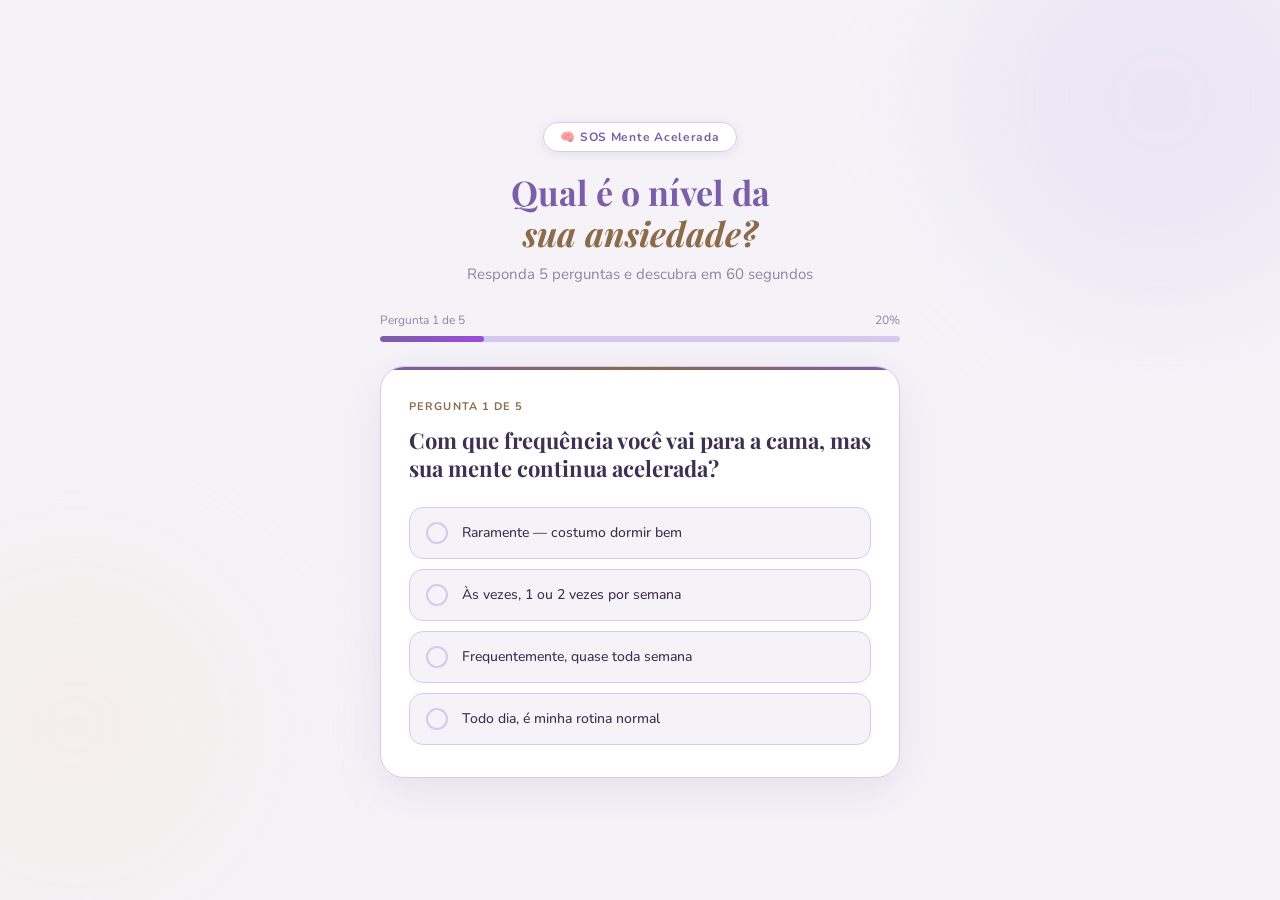
==== quiz.html @ 557ddb1d "Add quiz.html for anxiety level assessment" ====
<!DOCTYPE html>
<html lang="pt-BR">
<head>
<meta charset="UTF-8">
<meta name="viewport" content="width=device-width, initial-scale=1.0">
<title>Qual é o nível da sua ansiedade? — SOS Mente Acelerada</title>
<link href="https://fonts.googleapis.com/css2?family=Playfair+Display:ital,wght@0,700;1,400&family=Nunito:wght@400;500;600;700;800&display=swap" rel="stylesheet">
<style>
  :root {
    --bg: #f5f3f8;
    --white: #ffffff;
    --purple: #7b5ea7;
    --purple2: #9c4de0;
    --lilac: #d6c9ee;
    --soft: #ece7f6;
    --brown: #8b6b4a;
    --text: #3d3050;
    --muted: #8e84a3;
    --shadow: rgba(123,94,167,0.13);
  }
  * { margin:0; padding:0; box-sizing:border-box; }
  body {
    background: var(--bg);
    color: var(--text);
    font-family: 'Nunito', sans-serif;
    min-height: 100vh;
    display: flex;
    align-items: center;
    justify-content: center;
    padding: 24px 16px;
  }

  /* Background blobs */
  body::before, body::after {
    content:''; position:fixed; border-radius:50%;
    filter:blur(70px); pointer-events:none; z-index:0; opacity:0.3;
  }
  body::before { width:400px;height:400px;background:#d6c9ee;top:-100px;right:-80px; }
  body::after  { width:350px;height:350px;background:#f0e6d3;bottom:0;left:-100px; }

  .quiz-container {
    width: 100%;
    max-width: 520px;
    position: relative;
    z-index: 1;
  }

  /* Header */
  .quiz-header {
    text-align: center;
    margin-bottom: 28px;
    animation: fadeUp 0.5s ease both;
  }
  .brand {
    display: inline-flex; align-items: center; gap: 8px;
    background: var(--white); border: 1px solid var(--lilac);
    border-radius: 100px; padding: 6px 16px;
    font-size: 12px; font-weight: 700; color: var(--purple);
    letter-spacing: 0.06em; margin-bottom: 20px;
    box-shadow: 0 2px 12px var(--shadow);
  }
  .quiz-header h1 {
    font-family: 'Playfair Display', serif;
    font-size: clamp(24px, 5vw, 34px);
    font-weight: 700; color: var(--purple); line-height: 1.2;
    margin-bottom: 10px;
  }
  .quiz-header h1 em { font-style: italic; color: var(--brown); }
  .quiz-header p { font-size: 15px; color: var(--muted); }

  /* Progress */
  .progress-wrap {
    margin-bottom: 24px;
    animation: fadeUp 0.5s 0.1s ease both;
  }
  .progress-info {
    display: flex; justify-content: space-between;
    font-size: 12px; color: var(--muted); margin-bottom: 8px;
  }
  .progress-bar {
    height: 6px; background: var(--lilac);
    border-radius: 3px; overflow: hidden;
  }
  .progress-fill {
    height: 100%;
    background: linear-gradient(90deg, var(--purple), var(--purple2));
    border-radius: 3px;
    transition: width 0.4s ease;
  }

  /* Card */
  .card {
    background: var(--white);
    border: 1px solid var(--lilac);
    border-radius: 24px;
    padding: 32px 28px;
    box-shadow: 0 12px 48px var(--shadow);
    animation: fadeUp 0.4s ease both;
    position: relative;
    overflow: hidden;
  }
  .card::before {
    content:''; position:absolute; top:0;left:0;right:0;height:3px;
    background: linear-gradient(90deg, var(--purple), var(--brown), var(--purple));
  }

  .q-number {
    font-size: 11px; font-weight: 700; letter-spacing: 0.1em;
    text-transform: uppercase; color: var(--brown); margin-bottom: 12px;
  }
  .q-text {
    font-family: 'Playfair Display', serif;
    font-size: clamp(18px, 4vw, 22px);
    font-weight: 700; color: var(--text);
    line-height: 1.3; margin-bottom: 24px;
  }

  /* Options */
  .options { display: flex; flex-direction: column; gap: 10px; }
  .option {
    display: flex; align-items: center; gap: 14px;
    background: var(--bg);
    border: 1.5px solid var(--lilac);
    border-radius: 14px; padding: 14px 16px;
    cursor: pointer;
    transition: all 0.2s ease;
    text-align: left;
  }
  .option:hover {
    border-color: var(--purple);
    background: var(--soft);
    transform: translateX(4px);
  }
  .option.selected {
    border-color: var(--purple);
    background: var(--soft);
    box-shadow: 0 0 0 3px rgba(123,94,167,0.15);
  }
  .opt-dot {
    width: 22px; height: 22px; border-radius: 50%;
    border: 2px solid var(--lilac);
    display: flex; align-items: center; justify-content: center;
    flex-shrink: 0; transition: all 0.2s;
  }
  .option.selected .opt-dot {
    background: var(--purple); border-color: var(--purple);
  }
  .opt-dot::after {
    content: ''; width: 8px; height: 8px;
    border-radius: 50%; background: white;
    opacity: 0; transition: opacity 0.2s;
  }
  .option.selected .opt-dot::after { opacity: 1; }
  .opt-text { font-size: 14px; font-weight: 500; color: var(--text); line-height: 1.4; }

  /* Next button */
  .btn-next {
    width: 100%; margin-top: 20px;
    background: linear-gradient(135deg, var(--purple), var(--purple2));
    color: white; border: none;
    font-family: 'Nunito', sans-serif;
    font-size: 15px; font-weight: 700;
    padding: 16px; border-radius: 14px;
    cursor: pointer; display: none;
    transition: transform 0.2s, box-shadow 0.2s;
    box-shadow: 0 8px 24px rgba(123,94,167,0.3);
  }
  .btn-next.visible { display: block; animation: fadeUp 0.3s ease both; }
  .btn-next:hover { transform: translateY(-2px); box-shadow: 0 12px 32px rgba(123,94,167,0.4); }

  /* RESULT */
  .result-card { display: none; }
  .result-card.show {
    display: block;
    animation: fadeUp 0.5s ease both;
  }
  .result-emoji { font-size: 52px; text-align: center; margin-bottom: 16px; }
  .result-level {
    text-align: center;
    font-family: 'Playfair Display', serif;
    font-size: 28px; font-weight: 700;
    color: var(--purple); margin-bottom: 8px;
  }
  .result-level em { font-style: italic; color: var(--brown); }
  .result-desc {
    text-align: center; font-size: 15px;
    color: var(--muted); line-height: 1.7;
    margin-bottom: 24px; padding: 0 8px;
  }

  /* Score meter */
  .score-meter {
    background: var(--bg); border-radius: 14px;
    padding: 16px; margin-bottom: 20px;
  }
  .score-label {
    display: flex; justify-content: space-between;
    font-size: 12px; font-weight: 600;
    color: var(--muted); margin-bottom: 8px;
  }
  .score-bar {
    height: 10px; background: var(--lilac);
    border-radius: 5px; overflow: hidden;
  }
  .score-fill {
    height: 100%;
    border-radius: 5px;
    transition: width 1s ease;
  }

  /* Capture form */
  .capture-form { margin-bottom: 20px; }
  .capture-form label {
    display: block; font-size: 12px; font-weight: 700;
    color: var(--muted); margin-bottom: 6px; text-transform: uppercase; letter-spacing: 0.06em;
  }
  .capture-form input {
    width: 100%; border: 1.5px solid var(--lilac);
    border-radius: 12px; padding: 13px 16px;
    font-family: 'Nunito', sans-serif; font-size: 14px;
    color: var(--text); background: var(--bg);
    transition: border-color 0.2s;
    margin-bottom: 10px;
  }
  .capture-form input:focus { outline: none; border-color: var(--purple); background: var(--white); }

  /* CTA result */
  .result-cta {
    display: block; width: 100%; text-align: center;
    background: linear-gradient(135deg, var(--purple), var(--purple2));
    color: white; text-decoration: none;
    font-family: 'Nunito', sans-serif; font-size: 15px; font-weight: 700;
    padding: 18px; border-radius: 14px;
    box-shadow: 0 8px 28px rgba(123,94,167,0.35);
    transition: transform 0.2s, box-shadow 0.2s;
    border: none; cursor: pointer;
  }
  .result-cta:hover { transform: translateY(-2px); box-shadow: 0 14px 36px rgba(123,94,167,0.45); }
  .result-guarantee { text-align: center; font-size: 11px; color: var(--muted); margin-top: 10px; }

  /* Animations */
  @keyframes fadeUp {
    from { opacity:0; transform:translateY(16px); }
    to   { opacity:1; transform:translateY(0); }
  }
  @keyframes slideOut {
    to { opacity:0; transform:translateX(-30px); }
  }
</style>
</head>
<body>
<div class="quiz-container">

  <div class="quiz-header" id="quiz-header">
    <div class="brand">🧠 SOS Mente Acelerada</div>
    <h1>Qual é o nível da<br><em>sua ansiedade?</em></h1>
    <p>Responda 5 perguntas e descubra em 60 segundos</p>
  </div>

  <div class="progress-wrap" id="progress-wrap">
    <div class="progress-info">
      <span id="progress-text">Pergunta 1 de 5</span>
      <span id="progress-pct">20%</span>
    </div>
    <div class="progress-bar">
      <div class="progress-fill" id="progress-fill" style="width:20%"></div>
    </div>
  </div>

  <!-- QUIZ CARD -->
  <div class="card" id="quiz-card">
    <div class="q-number" id="q-number">Pergunta 1 de 5</div>
    <div class="q-text" id="q-text"></div>
    <div class="options" id="options"></div>
    <button class="btn-next" id="btn-next" onclick="nextQuestion()">Próxima →</button>
  </div>

  <!-- RESULT CARD -->
  <div class="card result-card" id="result-card">
    <div class="result-emoji" id="result-emoji"></div>
    <div class="result-level" id="result-level"></div>
    <div class="result-desc" id="result-desc"></div>
    <div class="score-meter">
      <div class="score-label">
        <span>Nível de sobrecarga mental</span>
        <span id="score-pct-label">0%</span>
      </div>
      <div class="score-bar">
        <div class="score-fill" id="score-fill" style="width:0%"></div>
      </div>
    </div>
    <div class="capture-form">
      <label>Onde envio seu protocolo personalizado?</label>
      <input type="text" id="input-name" placeholder="Seu nome" />
      <input type="email" id="input-email" placeholder="Seu melhor e-mail" />
    </div>
    <button class="result-cta" onclick="goToSales()">
      🌿 Ver meu protocolo personalizado — R$27
    </button>
    <p class="result-guarantee">🔒 Acesso imediato · 7 dias de garantia</p>
  </div>

</div>

<script>
const questions = [
  {
    text: "Com que frequência você vai para a cama, mas sua mente continua acelerada?",
    options: [
      { text: "Raramente — costumo dormir bem", score: 1 },
      { text: "Às vezes, 1 ou 2 vezes por semana", score: 2 },
      { text: "Frequentemente, quase toda semana", score: 3 },
      { text: "Todo dia, é minha rotina normal", score: 4 }
    ]
  },
  {
    text: "Você se pega revisando situações do passado ou preocupado com o futuro?",
    options: [
      { text: "Não muito, consigo manter o foco no presente", score: 1 },
      { text: "Sim, mas consigo me distrair", score: 2 },
      { text: "Frequentemente e me sinto esgotado por isso", score: 3 },
      { text: "É constante, minha mente nunca descansa", score: 4 }
    ]
  },
  {
    text: "Como você se sente fisicamente quando está em situações de pressão?",
    options: [
      { text: "Tranquilo, lido bem com pressão", score: 1 },
      { text: "Sinto um leve desconforto, mas passa", score: 2 },
      { text: "Coração acelerado, tensão muscular, respiração curta", score: 3 },
      { text: "Crises físicas intensas — aperto no peito, formigamento", score: 4 }
    ]
  },
  {
    text: "Qual destas situações mais te identifica no dia a dia?",
    options: [
      { text: "Consigo relaxar com facilidade quando quero", score: 1 },
      { text: "Uso celular ou TV para desligar, mas não funciona 100%", score: 2 },
      { text: "Mesmo de folga, não consigo realmente descansar", score: 3 },
      { text: "Sinto culpa quando paro — parece que devo estar sempre fazendo algo", score: 4 }
    ]
  },
  {
    text: "Já tentou alguma técnica para controlar a ansiedade?",
    options: [
      { text: "Nunca precisei, meu nível é baixo", score: 1 },
      { text: "Tentei meditação ou respiração, mas desisti", score: 2 },
      { text: "Tentei várias coisas, nada funcionou de forma consistente", score: 3 },
      { text: "Estou em busca urgente de algo que realmente funcione", score: 4 }
    ]
  }
];

const results = [
  {
    min: 5, max: 8,
    emoji: "😌",
    level: "Mente <em>levemente</em> sobrecarregada",
    desc: "Sua mente está sob pressão leve, mas com os instrumentos certos você pode manter a leveza antes que se torne um problema maior. O protocolo SOS vai te dar ferramentas preventivas poderosas.",
    color: "#1D9E75",
    cta: "Ver meu protocolo preventivo"
  },
  {
    min: 9, max: 13,
    emoji: "😤",
    level: "Ansiedade <em>moderada</em> — atenção!",
    desc: "Você está no ponto de inflexão. Sua mente carrega mais do que deveria e isso já afeta seu sono e sua energia. O método de 10 minutos pode mudar isso hoje mesmo.",
    color: "#BA7517",
    cta: "Quero desacelerar minha mente"
  },
  {
    min: 14, max: 17,
    emoji: "🌀",
    level: "Sobrecarga <em>alta</em> — precisa agir agora",
    desc: "Sua mente está em modo de alerta quase constante. Isso esgota seu sistema nervoso e afeta tudo — sono, relacionamentos, produtividade. O protocolo SOS foi criado exatamente para esse nível.",
    color: "#D85A30",
    cta: "Preciso do protocolo urgente"
  },
  {
    min: 18, max: 20,
    emoji: "🆘",
    level: "Nível <em>crítico</em> — sua mente pede socorro",
    desc: "Você está carregando um peso mental enorme. Cada dia sem intervenção aumenta o esgotamento. O Kit Socorro Imediato foi desenvolvido para situações exatamente como a sua.",
    color: "#E24B4A",
    cta: "Preciso de ajuda agora — R$27"
  }
];

let current = 0;
let totalScore = 0;
let selectedScore = null;

function getResult(score) {
  return results.find(r => score >= r.min && score <= r.max) || results[results.length-1];
}

function renderQuestion() {
  const q = questions[current];
  document.getElementById('q-number').textContent = `Pergunta ${current+1} de ${questions.length}`;
  document.getElementById('q-text').textContent = q.text;
  document.getElementById('progress-text').textContent = `Pergunta ${current+1} de ${questions.length}`;
  const pct = Math.round(((current+1)/questions.length)*100);
  document.getElementById('progress-pct').textContent = pct + '%';
  document.getElementById('progress-fill').style.width = pct + '%';

  const opts = document.getElementById('options');
  opts.innerHTML = '';
  q.options.forEach((o, i) => {
    const div = document.createElement('div');
    div.className = 'option';
    div.innerHTML = `<div class="opt-dot"></div><div class="opt-text">${o.text}</div>`;
    div.onclick = () => selectOption(div, o.score);
    opts.appendChild(div);
  });

  selectedScore = null;
  document.getElementById('btn-next').classList.remove('visible');
}

function selectOption(el, score) {
  document.querySelectorAll('.option').forEach(o => o.classList.remove('selected'));
  el.classList.add('selected');
  selectedScore = score;
  document.getElementById('btn-next').classList.add('visible');
}

function nextQuestion() {
  if (selectedScore === null) return;
  totalScore += selectedScore;

  if (current < questions.length - 1) {
    current++;
    const card = document.getElementById('quiz-card');
    card.style.animation = 'slideOut 0.3s ease forwards';
    setTimeout(() => {
      card.style.animation = '';
      renderQuestion();
      card.style.animation = 'fadeUp 0.4s ease both';
    }, 280);
  } else {
    showResult();
  }
}

function showResult() {
  document.getElementById('quiz-header').style.display = 'none';
  document.getElementById('progress-wrap').style.display = 'none';
  document.getElementById('quiz-card').style.display = 'none';

  const r = getResult(totalScore);
  const pct = Math.round(((totalScore - 5) / 15) * 100);

  document.getElementById('result-emoji').textContent = r.emoji;
  document.getElementById('result-level').innerHTML = r.level;
  document.getElementById('result-desc').textContent = r.desc;
  document.getElementById('score-fill').style.background = r.color;

  const rc = document.getElementById('result-card');
  rc.classList.add('show');

  // Animate score bar
  setTimeout(() => {
    document.getElementById('score-fill').style.width = pct + '%';
    document.getElementById('score-pct-label').textContent = pct + '%';
  }, 300);

  // Store score for webhook
  window._quizScore = totalScore;
  window._quizResult = r.level.replace(/<[^>]*>/g, '');
}

function goToSales() {
  const name = document.getElementById('input-name').value;
  const email = document.getElementById('input-email').value;

  // Envia para n8n webhook se disponível
  if (name && email) {
    fetch('SEU_WEBHOOK_N8N_AQUI', {
      method: 'POST',
      headers: { 'Content-Type': 'application/json' },
      body: JSON.stringify({
        nome: name,
        email: email,
        score: window._quizScore,
        resultado: window._quizResult,
        timestamp: new Date().toISOString()
      })
    }).catch(() => {}); // Silent fail — não bloqueia o redirect
  }

  // Redirect para página de vendas
  window.location.href = 'https://solucoescotidianas.github.io/Paginadevendassosasiedade/';
}

// Init
renderQuestion();
</script>
</body>
</html>
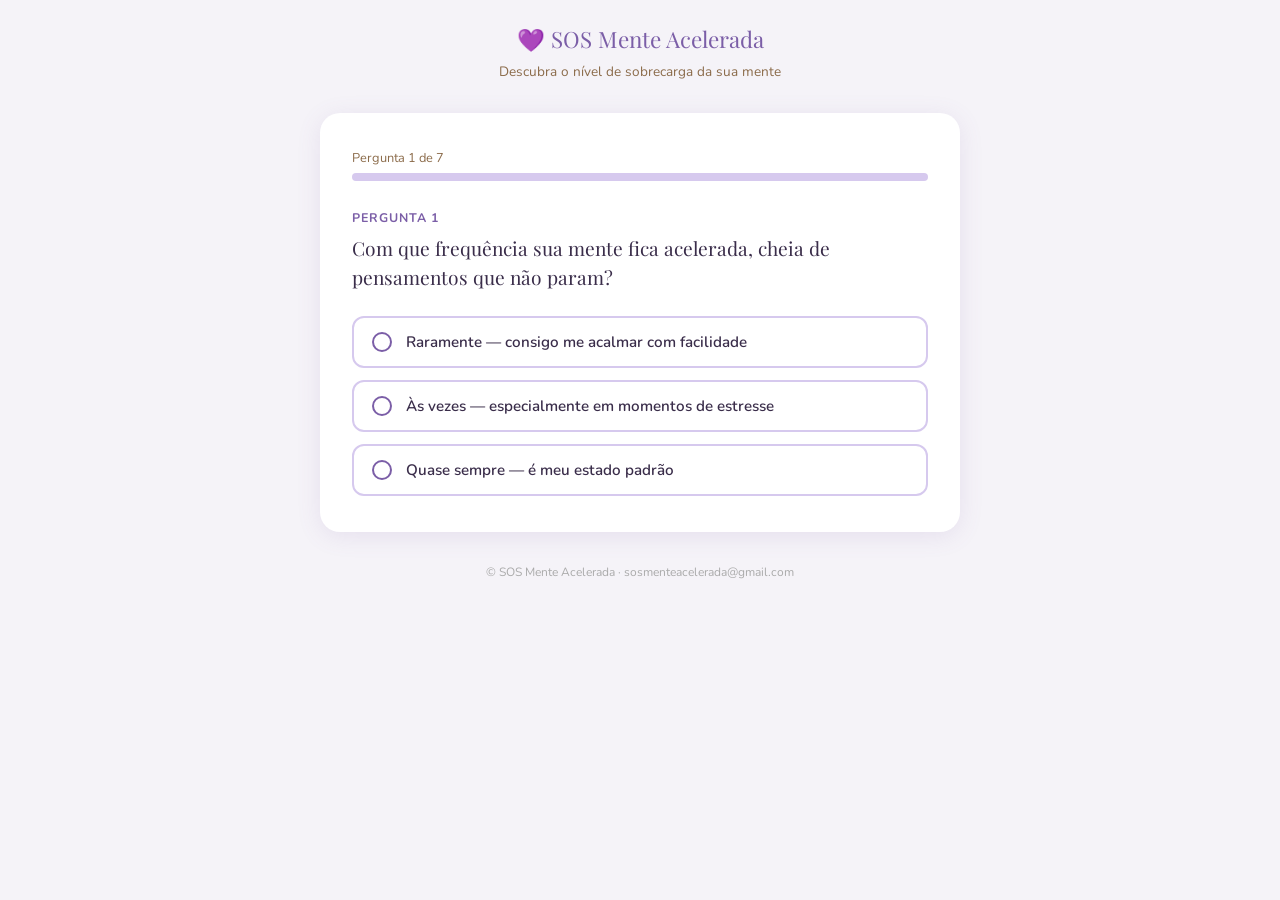
==== commit d9bdd24d: "Update print statement from 'Hello' to 'Goodbye'" ====
--- a/quiz.html
+++ b/quiz.html
@@ -1,499 +1,563 @@
 <!DOCTYPE html>
 <html lang="pt-BR">
 <head>
-<meta charset="UTF-8">
-<meta name="viewport" content="width=device-width, initial-scale=1.0">
-<title>Qual é o nível da sua ansiedade? — SOS Mente Acelerada</title>
-<link href="https://fonts.googleapis.com/css2?family=Playfair+Display:ital,wght@0,700;1,400&family=Nunito:wght@400;500;600;700;800&display=swap" rel="stylesheet">
-<style>
-  :root {
-    --bg: #f5f3f8;
-    --white: #ffffff;
-    --purple: #7b5ea7;
-    --purple2: #9c4de0;
-    --lilac: #d6c9ee;
-    --soft: #ece7f6;
-    --brown: #8b6b4a;
-    --text: #3d3050;
-    --muted: #8e84a3;
-    --shadow: rgba(123,94,167,0.13);
-  }
-  * { margin:0; padding:0; box-sizing:border-box; }
-  body {
-    background: var(--bg);
-    color: var(--text);
-    font-family: 'Nunito', sans-serif;
-    min-height: 100vh;
-    display: flex;
-    align-items: center;
-    justify-content: center;
-    padding: 24px 16px;
-  }
-
-  /* Background blobs */
-  body::before, body::after {
-    content:''; position:fixed; border-radius:50%;
-    filter:blur(70px); pointer-events:none; z-index:0; opacity:0.3;
-  }
-  body::before { width:400px;height:400px;background:#d6c9ee;top:-100px;right:-80px; }
-  body::after  { width:350px;height:350px;background:#f0e6d3;bottom:0;left:-100px; }
-
-  .quiz-container {
-    width: 100%;
-    max-width: 520px;
-    position: relative;
-    z-index: 1;
-  }
-
-  /* Header */
-  .quiz-header {
-    text-align: center;
-    margin-bottom: 28px;
-    animation: fadeUp 0.5s ease both;
-  }
-  .brand {
-    display: inline-flex; align-items: center; gap: 8px;
-    background: var(--white); border: 1px solid var(--lilac);
-    border-radius: 100px; padding: 6px 16px;
-    font-size: 12px; font-weight: 700; color: var(--purple);
-    letter-spacing: 0.06em; margin-bottom: 20px;
-    box-shadow: 0 2px 12px var(--shadow);
-  }
-  .quiz-header h1 {
-    font-family: 'Playfair Display', serif;
-    font-size: clamp(24px, 5vw, 34px);
-    font-weight: 700; color: var(--purple); line-height: 1.2;
-    margin-bottom: 10px;
-  }
-  .quiz-header h1 em { font-style: italic; color: var(--brown); }
-  .quiz-header p { font-size: 15px; color: var(--muted); }
-
-  /* Progress */
-  .progress-wrap {
-    margin-bottom: 24px;
-    animation: fadeUp 0.5s 0.1s ease both;
-  }
-  .progress-info {
-    display: flex; justify-content: space-between;
-    font-size: 12px; color: var(--muted); margin-bottom: 8px;
-  }
-  .progress-bar {
-    height: 6px; background: var(--lilac);
-    border-radius: 3px; overflow: hidden;
-  }
-  .progress-fill {
-    height: 100%;
-    background: linear-gradient(90deg, var(--purple), var(--purple2));
-    border-radius: 3px;
-    transition: width 0.4s ease;
-  }
-
-  /* Card */
-  .card {
-    background: var(--white);
-    border: 1px solid var(--lilac);
-    border-radius: 24px;
-    padding: 32px 28px;
-    box-shadow: 0 12px 48px var(--shadow);
-    animation: fadeUp 0.4s ease both;
-    position: relative;
-    overflow: hidden;
-  }
-  .card::before {
-    content:''; position:absolute; top:0;left:0;right:0;height:3px;
-    background: linear-gradient(90deg, var(--purple), var(--brown), var(--purple));
-  }
-
-  .q-number {
-    font-size: 11px; font-weight: 700; letter-spacing: 0.1em;
-    text-transform: uppercase; color: var(--brown); margin-bottom: 12px;
-  }
-  .q-text {
-    font-family: 'Playfair Display', serif;
-    font-size: clamp(18px, 4vw, 22px);
-    font-weight: 700; color: var(--text);
-    line-height: 1.3; margin-bottom: 24px;
-  }
-
-  /* Options */
-  .options { display: flex; flex-direction: column; gap: 10px; }
-  .option {
-    display: flex; align-items: center; gap: 14px;
-    background: var(--bg);
-    border: 1.5px solid var(--lilac);
-    border-radius: 14px; padding: 14px 16px;
-    cursor: pointer;
-    transition: all 0.2s ease;
-    text-align: left;
-  }
-  .option:hover {
-    border-color: var(--purple);
-    background: var(--soft);
-    transform: translateX(4px);
-  }
-  .option.selected {
-    border-color: var(--purple);
-    background: var(--soft);
-    box-shadow: 0 0 0 3px rgba(123,94,167,0.15);
-  }
-  .opt-dot {
-    width: 22px; height: 22px; border-radius: 50%;
-    border: 2px solid var(--lilac);
-    display: flex; align-items: center; justify-content: center;
-    flex-shrink: 0; transition: all 0.2s;
-  }
-  .option.selected .opt-dot {
-    background: var(--purple); border-color: var(--purple);
-  }
-  .opt-dot::after {
-    content: ''; width: 8px; height: 8px;
-    border-radius: 50%; background: white;
-    opacity: 0; transition: opacity 0.2s;
-  }
-  .option.selected .opt-dot::after { opacity: 1; }
-  .opt-text { font-size: 14px; font-weight: 500; color: var(--text); line-height: 1.4; }
-
-  /* Next button */
-  .btn-next {
-    width: 100%; margin-top: 20px;
-    background: linear-gradient(135deg, var(--purple), var(--purple2));
-    color: white; border: none;
-    font-family: 'Nunito', sans-serif;
-    font-size: 15px; font-weight: 700;
-    padding: 16px; border-radius: 14px;
-    cursor: pointer; display: none;
-    transition: transform 0.2s, box-shadow 0.2s;
-    box-shadow: 0 8px 24px rgba(123,94,167,0.3);
-  }
-  .btn-next.visible { display: block; animation: fadeUp 0.3s ease both; }
-  .btn-next:hover { transform: translateY(-2px); box-shadow: 0 12px 32px rgba(123,94,167,0.4); }
-
-  /* RESULT */
-  .result-card { display: none; }
-  .result-card.show {
-    display: block;
-    animation: fadeUp 0.5s ease both;
-  }
-  .result-emoji { font-size: 52px; text-align: center; margin-bottom: 16px; }
-  .result-level {
-    text-align: center;
-    font-family: 'Playfair Display', serif;
-    font-size: 28px; font-weight: 700;
-    color: var(--purple); margin-bottom: 8px;
-  }
-  .result-level em { font-style: italic; color: var(--brown); }
-  .result-desc {
-    text-align: center; font-size: 15px;
-    color: var(--muted); line-height: 1.7;
-    margin-bottom: 24px; padding: 0 8px;
-  }
-
-  /* Score meter */
-  .score-meter {
-    background: var(--bg); border-radius: 14px;
-    padding: 16px; margin-bottom: 20px;
-  }
-  .score-label {
-    display: flex; justify-content: space-between;
-    font-size: 12px; font-weight: 600;
-    color: var(--muted); margin-bottom: 8px;
-  }
-  .score-bar {
-    height: 10px; background: var(--lilac);
-    border-radius: 5px; overflow: hidden;
-  }
-  .score-fill {
-    height: 100%;
-    border-radius: 5px;
-    transition: width 1s ease;
-  }
-
-  /* Capture form */
-  .capture-form { margin-bottom: 20px; }
-  .capture-form label {
-    display: block; font-size: 12px; font-weight: 700;
-    color: var(--muted); margin-bottom: 6px; text-transform: uppercase; letter-spacing: 0.06em;
-  }
-  .capture-form input {
-    width: 100%; border: 1.5px solid var(--lilac);
-    border-radius: 12px; padding: 13px 16px;
-    font-family: 'Nunito', sans-serif; font-size: 14px;
-    color: var(--text); background: var(--bg);
-    transition: border-color 0.2s;
-    margin-bottom: 10px;
-  }
-  .capture-form input:focus { outline: none; border-color: var(--purple); background: var(--white); }
-
-  /* CTA result */
-  .result-cta {
-    display: block; width: 100%; text-align: center;
-    background: linear-gradient(135deg, var(--purple), var(--purple2));
-    color: white; text-decoration: none;
-    font-family: 'Nunito', sans-serif; font-size: 15px; font-weight: 700;
-    padding: 18px; border-radius: 14px;
-    box-shadow: 0 8px 28px rgba(123,94,167,0.35);
-    transition: transform 0.2s, box-shadow 0.2s;
-    border: none; cursor: pointer;
-  }
-  .result-cta:hover { transform: translateY(-2px); box-shadow: 0 14px 36px rgba(123,94,167,0.45); }
-  .result-guarantee { text-align: center; font-size: 11px; color: var(--muted); margin-top: 10px; }
-
-  /* Animations */
-  @keyframes fadeUp {
-    from { opacity:0; transform:translateY(16px); }
-    to   { opacity:1; transform:translateY(0); }
-  }
-  @keyframes slideOut {
-    to { opacity:0; transform:translateX(-30px); }
-  }
-</style>
+  <meta charset="UTF-8" />
+  <meta name="viewport" content="width=device-width, initial-scale=1.0" />
+  <title>Quiz – SOS Mente Acelerada</title>
+
+  <!-- Meta Pixel Code -->
+  <script>
+    !function(f,b,e,v,n,t,s){
+      if(f.fbq)return;n=f.fbq=function(){n.callMethod?
+      n.callMethod.apply(n,arguments):n.queue.push(arguments)};
+      if(!f._fbq)f._fbq=n;n.push=n;n.loaded=!0;n.version='2.0';
+      n.queue=[];t=b.createElement(e);t.async=!0;
+      t.src=v;s=b.getElementsByTagName(e)[0];
+      s.parentNode.insertBefore(t,s)
+    }(window,document,'script','https://connect.facebook.net/en_US/fbevents.js');
+    fbq('init', '795628136958793');
+    fbq('track', 'PageView');
+  </script>
+  <noscript>
+    <img height="1" width="1" style="display:none"
+      src="https://www.facebook.com/tr?id=795628136958793&ev=PageView&noscript=1"/>
+  </noscript>
+  <!-- End Meta Pixel Code -->
+
+  <link rel="preconnect" href="https://fonts.googleapis.com" />
+  <link rel="preconnect" href="https://fonts.gstatic.com" crossorigin />
+  <link href="https://fonts.googleapis.com/css2?family=Playfair+Display:wght@600;700&family=Nunito:wght@400;600;700&display=swap" rel="stylesheet" />
+
+  <style>
+    *, *::before, *::after { box-sizing: border-box; margin: 0; padding: 0; }
+
+    :root {
+      --roxo:   #7b5ea7;
+      --lilas:  #d6c9ee;
+      --marrom: #8b6b4a;
+      --creme:  #f5f3f8;
+      --texto:  #3a2d4a;
+    }
+
+    body {
+      background: var(--creme);
+      font-family: 'Nunito', sans-serif;
+      color: var(--texto);
+      min-height: 100vh;
+      display: flex;
+      flex-direction: column;
+      align-items: center;
+      padding: 24px 16px 48px;
+    }
+
+    /* ── LOGO / HEADER ── */
+    .logo {
+      font-family: 'Playfair Display', serif;
+      font-size: 1.4rem;
+      color: var(--roxo);
+      margin-bottom: 8px;
+      text-align: center;
+    }
+    .tagline {
+      font-size: .85rem;
+      color: var(--marrom);
+      margin-bottom: 32px;
+      text-align: center;
+    }
+
+    /* ── CARD ── */
+    .card {
+      background: #fff;
+      border-radius: 20px;
+      box-shadow: 0 4px 24px rgba(123,94,167,.12);
+      max-width: 640px;
+      width: 100%;
+      padding: 36px 32px;
+    }
+
+    /* ── PROGRESS ── */
+    .progress-wrap {
+      margin-bottom: 28px;
+    }
+    .progress-label {
+      font-size: .8rem;
+      color: var(--marrom);
+      margin-bottom: 6px;
+    }
+    .progress-bar {
+      background: var(--lilas);
+      border-radius: 99px;
+      height: 8px;
+    }
+    .progress-fill {
+      background: var(--roxo);
+      height: 8px;
+      border-radius: 99px;
+      transition: width .4s ease;
+      width: 0%;
+    }
+
+    /* ── QUESTION ── */
+    .question-num {
+      font-size: .78rem;
+      font-weight: 700;
+      color: var(--roxo);
+      text-transform: uppercase;
+      letter-spacing: .08em;
+      margin-bottom: 8px;
+    }
+    .question-text {
+      font-family: 'Playfair Display', serif;
+      font-size: 1.2rem;
+      line-height: 1.5;
+      margin-bottom: 24px;
+    }
+
+    /* ── OPTIONS ── */
+    .options { display: flex; flex-direction: column; gap: 12px; }
+    .option {
+      display: flex;
+      align-items: center;
+      gap: 14px;
+      padding: 14px 18px;
+      border: 2px solid var(--lilas);
+      border-radius: 12px;
+      cursor: pointer;
+      transition: all .2s;
+      font-size: .95rem;
+      font-weight: 600;
+      background: #fff;
+    }
+    .option:hover { border-color: var(--roxo); background: var(--creme); }
+    .option.selected { border-color: var(--roxo); background: var(--lilas); }
+    .option-dot {
+      width: 20px; height: 20px;
+      border-radius: 50%;
+      border: 2px solid var(--roxo);
+      flex-shrink: 0;
+      display: flex; align-items: center; justify-content: center;
+    }
+    .option.selected .option-dot::after {
+      content: '';
+      width: 10px; height: 10px;
+      border-radius: 50%;
+      background: var(--roxo);
+    }
+
+    /* ── BUTTONS ── */
+    .btn-next {
+      margin-top: 28px;
+      width: 100%;
+      padding: 16px;
+      background: var(--roxo);
+      color: #fff;
+      border: none;
+      border-radius: 12px;
+      font-family: 'Nunito', sans-serif;
+      font-size: 1rem;
+      font-weight: 700;
+      cursor: pointer;
+      transition: background .2s, transform .1s;
+      display: none;
+    }
+    .btn-next:hover { background: #6a4e96; transform: translateY(-1px); }
+    .btn-next.visible { display: block; }
+
+    /* ── LEAD FORM ── */
+    .lead-form { display: flex; flex-direction: column; gap: 16px; }
+    .lead-intro {
+      font-family: 'Playfair Display', serif;
+      font-size: 1.15rem;
+      margin-bottom: 8px;
+      line-height: 1.5;
+    }
+    .lead-sub { font-size: .9rem; color: #666; margin-bottom: 8px; }
+    .field-label { font-size: .85rem; font-weight: 700; color: var(--marrom); margin-bottom: 4px; }
+    .field-input {
+      width: 100%;
+      padding: 14px 16px;
+      border: 2px solid var(--lilas);
+      border-radius: 12px;
+      font-family: 'Nunito', sans-serif;
+      font-size: .95rem;
+      color: var(--texto);
+      background: #fff;
+      transition: border .2s;
+    }
+    .field-input:focus { outline: none; border-color: var(--roxo); }
+    .btn-submit {
+      padding: 16px;
+      background: var(--roxo);
+      color: #fff;
+      border: none;
+      border-radius: 12px;
+      font-family: 'Nunito', sans-serif;
+      font-size: 1rem;
+      font-weight: 700;
+      cursor: pointer;
+      transition: background .2s;
+      margin-top: 4px;
+    }
+    .btn-submit:hover { background: #6a4e96; }
+    .btn-submit:disabled { background: #b3a0ce; cursor: not-allowed; }
+
+    /* ── RESULT ── */
+    .result-icon { font-size: 3rem; text-align: center; margin-bottom: 16px; }
+    .result-title {
+      font-family: 'Playfair Display', serif;
+      font-size: 1.4rem;
+      text-align: center;
+      margin-bottom: 12px;
+    }
+    .result-body { font-size: .95rem; line-height: 1.7; color: #555; margin-bottom: 24px; }
+    .result-badge {
+      display: inline-block;
+      background: var(--lilas);
+      color: var(--roxo);
+      font-weight: 700;
+      border-radius: 99px;
+      padding: 6px 16px;
+      font-size: .85rem;
+      margin-bottom: 20px;
+    }
+    .btn-cta {
+      display: block;
+      width: 100%;
+      padding: 18px;
+      background: var(--roxo);
+      color: #fff;
+      border: none;
+      border-radius: 14px;
+      font-family: 'Nunito', sans-serif;
+      font-size: 1.05rem;
+      font-weight: 700;
+      cursor: pointer;
+      text-align: center;
+      text-decoration: none;
+      transition: background .2s, transform .1s;
+    }
+    .btn-cta:hover { background: #6a4e96; transform: translateY(-2px); }
+    .cta-sub { font-size: .8rem; color: #999; text-align: center; margin-top: 10px; }
+
+    /* ── LOADING ── */
+    .loading { text-align: center; padding: 24px 0; }
+    .spinner {
+      width: 40px; height: 40px;
+      border: 4px solid var(--lilas);
+      border-top-color: var(--roxo);
+      border-radius: 50%;
+      animation: spin .8s linear infinite;
+      margin: 0 auto 16px;
+    }
+    @keyframes spin { to { transform: rotate(360deg); } }
+
+    /* ── FOOTER ── */
+    .footer { margin-top: 32px; font-size: .75rem; color: #aaa; text-align: center; }
+
+    /* ── HIDDEN ── */
+    .hidden { display: none !important; }
+
+    @media (max-width: 480px) {
+      .card { padding: 28px 20px; }
+      .question-text { font-size: 1.05rem; }
+    }
+  </style>
 </head>
 <body>
-<div class="quiz-container">
-
-  <div class="quiz-header" id="quiz-header">
-    <div class="brand">🧠 SOS Mente Acelerada</div>
-    <h1>Qual é o nível da<br><em>sua ansiedade?</em></h1>
-    <p>Responda 5 perguntas e descubra em 60 segundos</p>
-  </div>
-
-  <div class="progress-wrap" id="progress-wrap">
-    <div class="progress-info">
-      <span id="progress-text">Pergunta 1 de 5</span>
-      <span id="progress-pct">20%</span>
+
+  <div class="logo">💜 SOS Mente Acelerada</div>
+  <p class="tagline">Descubra o nível de sobrecarga da sua mente</p>
+
+  <!-- QUIZ CARD -->
+  <div class="card" id="quiz-card">
+    <div class="progress-wrap">
+      <div class="progress-label" id="progress-label">Pergunta 1 de 7</div>
+      <div class="progress-bar"><div class="progress-fill" id="progress-fill"></div></div>
     </div>
-    <div class="progress-bar">
-      <div class="progress-fill" id="progress-fill" style="width:20%"></div>
+
+    <div id="question-block">
+      <div class="question-num" id="question-num">Pergunta 1</div>
+      <div class="question-text" id="question-text"></div>
+      <div class="options" id="options-list"></div>
+      <button class="btn-next" id="btn-next" onclick="nextQuestion()">Próxima →</button>
     </div>
   </div>
 
-  <!-- QUIZ CARD -->
-  <div class="card" id="quiz-card">
-    <div class="q-number" id="q-number">Pergunta 1 de 5</div>
-    <div class="q-text" id="q-text"></div>
-    <div class="options" id="options"></div>
-    <button class="btn-next" id="btn-next" onclick="nextQuestion()">Próxima →</button>
+  <!-- LEAD FORM CARD -->
+  <div class="card hidden" id="lead-card">
+    <p class="lead-intro">Quase lá! Para revelar o seu resultado personalizado, preciso saber com quem estou falando 💜</p>
+    <p class="lead-sub">Seus dados são confidenciais e usados apenas para enviar o seu diagnóstico.</p>
+    <div class="lead-form">
+      <div>
+        <div class="field-label">Seu nome</div>
+        <input class="field-input" type="text" id="lead-name" placeholder="Como posso te chamar?" />
+      </div>
+      <div>
+        <div class="field-label">Seu melhor e-mail</div>
+        <input class="field-input" type="email" id="lead-email" placeholder="seu@email.com" />
+      </div>
+      <button class="btn-submit" id="btn-submit" onclick="submitLead()">Ver meu resultado →</button>
+    </div>
   </div>
 
+  <!-- LOADING CARD -->
+  <div class="card hidden" id="loading-card">
+    <div class="loading">
+      <div class="spinner"></div>
+      <p style="color:var(--marrom);font-weight:600;">Analisando suas respostas…</p>
+    </div>
+  </div>
+
   <!-- RESULT CARD -->
-  <div class="card result-card" id="result-card">
-    <div class="result-emoji" id="result-emoji"></div>
-    <div class="result-level" id="result-level"></div>
-    <div class="result-desc" id="result-desc"></div>
-    <div class="score-meter">
-      <div class="score-label">
-        <span>Nível de sobrecarga mental</span>
-        <span id="score-pct-label">0%</span>
-      </div>
-      <div class="score-bar">
-        <div class="score-fill" id="score-fill" style="width:0%"></div>
-      </div>
-    </div>
-    <div class="capture-form">
-      <label>Onde envio seu protocolo personalizado?</label>
-      <input type="text" id="input-name" placeholder="Seu nome" />
-      <input type="email" id="input-email" placeholder="Seu melhor e-mail" />
-    </div>
-    <button class="result-cta" onclick="goToSales()">
-      🌿 Ver meu protocolo personalizado — R$27
-    </button>
-    <p class="result-guarantee">🔒 Acesso imediato · 7 dias de garantia</p>
+  <div class="card hidden" id="result-card">
+    <div class="result-icon" id="result-icon"></div>
+    <div class="result-title" id="result-title"></div>
+    <div style="text-align:center"><span class="result-badge" id="result-badge"></span></div>
+    <p class="result-body" id="result-body"></p>
+    <a class="btn-cta" id="result-cta" href="#">Ver minha solução agora →</a>
+    <p class="cta-sub" id="cta-sub"></p>
   </div>
 
-</div>
-
-<script>
-const questions = [
-  {
-    text: "Com que frequência você vai para a cama, mas sua mente continua acelerada?",
-    options: [
-      { text: "Raramente — costumo dormir bem", score: 1 },
-      { text: "Às vezes, 1 ou 2 vezes por semana", score: 2 },
-      { text: "Frequentemente, quase toda semana", score: 3 },
-      { text: "Todo dia, é minha rotina normal", score: 4 }
-    ]
-  },
-  {
-    text: "Você se pega revisando situações do passado ou preocupado com o futuro?",
-    options: [
-      { text: "Não muito, consigo manter o foco no presente", score: 1 },
-      { text: "Sim, mas consigo me distrair", score: 2 },
-      { text: "Frequentemente e me sinto esgotado por isso", score: 3 },
-      { text: "É constante, minha mente nunca descansa", score: 4 }
-    ]
-  },
-  {
-    text: "Como você se sente fisicamente quando está em situações de pressão?",
-    options: [
-      { text: "Tranquilo, lido bem com pressão", score: 1 },
-      { text: "Sinto um leve desconforto, mas passa", score: 2 },
-      { text: "Coração acelerado, tensão muscular, respiração curta", score: 3 },
-      { text: "Crises físicas intensas — aperto no peito, formigamento", score: 4 }
-    ]
-  },
-  {
-    text: "Qual destas situações mais te identifica no dia a dia?",
-    options: [
-      { text: "Consigo relaxar com facilidade quando quero", score: 1 },
-      { text: "Uso celular ou TV para desligar, mas não funciona 100%", score: 2 },
-      { text: "Mesmo de folga, não consigo realmente descansar", score: 3 },
-      { text: "Sinto culpa quando paro — parece que devo estar sempre fazendo algo", score: 4 }
-    ]
-  },
-  {
-    text: "Já tentou alguma técnica para controlar a ansiedade?",
-    options: [
-      { text: "Nunca precisei, meu nível é baixo", score: 1 },
-      { text: "Tentei meditação ou respiração, mas desisti", score: 2 },
-      { text: "Tentei várias coisas, nada funcionou de forma consistente", score: 3 },
-      { text: "Estou em busca urgente de algo que realmente funcione", score: 4 }
-    ]
-  }
-];
-
-const results = [
-  {
-    min: 5, max: 8,
-    emoji: "😌",
-    level: "Mente <em>levemente</em> sobrecarregada",
-    desc: "Sua mente está sob pressão leve, mas com os instrumentos certos você pode manter a leveza antes que se torne um problema maior. O protocolo SOS vai te dar ferramentas preventivas poderosas.",
-    color: "#1D9E75",
-    cta: "Ver meu protocolo preventivo"
-  },
-  {
-    min: 9, max: 13,
-    emoji: "😤",
-    level: "Ansiedade <em>moderada</em> — atenção!",
-    desc: "Você está no ponto de inflexão. Sua mente carrega mais do que deveria e isso já afeta seu sono e sua energia. O método de 10 minutos pode mudar isso hoje mesmo.",
-    color: "#BA7517",
-    cta: "Quero desacelerar minha mente"
-  },
-  {
-    min: 14, max: 17,
-    emoji: "🌀",
-    level: "Sobrecarga <em>alta</em> — precisa agir agora",
-    desc: "Sua mente está em modo de alerta quase constante. Isso esgota seu sistema nervoso e afeta tudo — sono, relacionamentos, produtividade. O protocolo SOS foi criado exatamente para esse nível.",
-    color: "#D85A30",
-    cta: "Preciso do protocolo urgente"
-  },
-  {
-    min: 18, max: 20,
-    emoji: "🆘",
-    level: "Nível <em>crítico</em> — sua mente pede socorro",
-    desc: "Você está carregando um peso mental enorme. Cada dia sem intervenção aumenta o esgotamento. O Kit Socorro Imediato foi desenvolvido para situações exatamente como a sua.",
-    color: "#E24B4A",
-    cta: "Preciso de ajuda agora — R$27"
-  }
-];
-
-let current = 0;
-let totalScore = 0;
-let selectedScore = null;
-
-function getResult(score) {
-  return results.find(r => score >= r.min && score <= r.max) || results[results.length-1];
-}
-
-function renderQuestion() {
-  const q = questions[current];
-  document.getElementById('q-number').textContent = `Pergunta ${current+1} de ${questions.length}`;
-  document.getElementById('q-text').textContent = q.text;
-  document.getElementById('progress-text').textContent = `Pergunta ${current+1} de ${questions.length}`;
-  const pct = Math.round(((current+1)/questions.length)*100);
-  document.getElementById('progress-pct').textContent = pct + '%';
-  document.getElementById('progress-fill').style.width = pct + '%';
-
-  const opts = document.getElementById('options');
-  opts.innerHTML = '';
-  q.options.forEach((o, i) => {
-    const div = document.createElement('div');
-    div.className = 'option';
-    div.innerHTML = `<div class="opt-dot"></div><div class="opt-text">${o.text}</div>`;
-    div.onclick = () => selectOption(div, o.score);
-    opts.appendChild(div);
-  });
-
-  selectedScore = null;
-  document.getElementById('btn-next').classList.remove('visible');
-}
-
-function selectOption(el, score) {
-  document.querySelectorAll('.option').forEach(o => o.classList.remove('selected'));
-  el.classList.add('selected');
-  selectedScore = score;
-  document.getElementById('btn-next').classList.add('visible');
-}
-
-function nextQuestion() {
-  if (selectedScore === null) return;
-  totalScore += selectedScore;
-
-  if (current < questions.length - 1) {
-    current++;
-    const card = document.getElementById('quiz-card');
-    card.style.animation = 'slideOut 0.3s ease forwards';
-    setTimeout(() => {
-      card.style.animation = '';
-      renderQuestion();
-      card.style.animation = 'fadeUp 0.4s ease both';
-    }, 280);
-  } else {
-    showResult();
-  }
-}
-
-function showResult() {
-  document.getElementById('quiz-header').style.display = 'none';
-  document.getElementById('progress-wrap').style.display = 'none';
-  document.getElementById('quiz-card').style.display = 'none';
-
-  const r = getResult(totalScore);
-  const pct = Math.round(((totalScore - 5) / 15) * 100);
-
-  document.getElementById('result-emoji').textContent = r.emoji;
-  document.getElementById('result-level').innerHTML = r.level;
-  document.getElementById('result-desc').textContent = r.desc;
-  document.getElementById('score-fill').style.background = r.color;
-
-  const rc = document.getElementById('result-card');
-  rc.classList.add('show');
-
-  // Animate score bar
-  setTimeout(() => {
-    document.getElementById('score-fill').style.width = pct + '%';
-    document.getElementById('score-pct-label').textContent = pct + '%';
-  }, 300);
-
-  // Store score for webhook
-  window._quizScore = totalScore;
-  window._quizResult = r.level.replace(/<[^>]*>/g, '');
-}
-
-function goToSales() {
-  const name = document.getElementById('input-name').value;
-  const email = document.getElementById('input-email').value;
-
-  // Envia para n8n webhook se disponível
-  if (name && email) {
-    fetch('SEU_WEBHOOK_N8N_AQUI', {
-      method: 'POST',
-      headers: { 'Content-Type': 'application/json' },
-      body: JSON.stringify({
+  <div class="footer">© SOS Mente Acelerada · sosmenteacelerada@gmail.com</div>
+
+  <script>
+    // ─────────────────────────────────────────────
+    // CONFIGURAÇÃO — substitua pela URL real do n8n
+    // ─────────────────────────────────────────────
+    const WEBHOOK_URL = 'https://sosmente.app.n8n.cloud/webhook/quiz-lead';
+    const CHECKOUT_URL = 'https://pay.kiwify.com.br/rpnTNTQ';
+    const SALES_PAGE   = 'https://solucoescotidianas.github.io/Paginadevendassosasiedade/';
+
+    // ─────────────────────────────────────────────
+    // PERGUNTAS (7 perguntas, pontuação 1–3 cada)
+    // Score mín: 7 | máx: 21 | threshold: ≥14 = alto
+    // ─────────────────────────────────────────────
+    const questions = [
+      {
+        text: "Com que frequência sua mente fica acelerada, cheia de pensamentos que não param?",
+        options: [
+          { label: "Raramente — consigo me acalmar com facilidade", score: 1 },
+          { label: "Às vezes — especialmente em momentos de estresse", score: 2 },
+          { label: "Quase sempre — é meu estado padrão", score: 3 }
+        ]
+      },
+      {
+        text: "Você tem dificuldade para dormir por causa de preocupações ou pensamentos?",
+        options: [
+          { label: "Não, costumo dormir bem", score: 1 },
+          { label: "Às vezes demoro para pegar no sono", score: 2 },
+          { label: "Com frequência — acordo no meio da noite ou não consigo adormecer", score: 3 }
+        ]
+      },
+      {
+        text: "Você sente sintomas físicos como aperto no peito, falta de ar, nó na garganta ou coração acelerado?",
+        options: [
+          { label: "Raramente", score: 1 },
+          { label: "De vez em quando", score: 2 },
+          { label: "Com frequência ou quase todo dia", score: 3 }
+        ]
+      },
+      {
+        text: "Situações do dia a dia (trânsito, prazo, fila) te deixam ansioso(a) ou irritado(a) de forma desproporcional?",
+        options: [
+          { label: "Raramente perco o equilíbrio", score: 1 },
+          { label: "Às vezes reajo mais do que deveria", score: 2 },
+          { label: "Sempre — me sinto no limite", score: 3 }
+        ]
+      },
+      {
+        text: "Como está seu nível de energia e foco ao longo do dia?",
+        options: [
+          { label: "Razoável — me canso no final do dia como qualquer pessoa", score: 1 },
+          { label: "Oscilo bastante — há momentos de pico e de queda brusca", score: 2 },
+          { label: "Exausto(a) — me sinto mentalmente esgotado(a) quase sempre", score: 3 }
+        ]
+      },
+      {
+        text: "Sua ansiedade já te impediu de fazer algo que você queria (sair, falar, agir)?",
+        options: [
+          { label: "Não, raramente me limita", score: 1 },
+          { label: "Algumas vezes sim", score: 2 },
+          { label: "Com frequência — já deixei oportunidades passarem por isso", score: 3 }
+        ]
+      },
+      {
+        text: "Como você descreveria sua relação com a ansiedade hoje?",
+        options: [
+          { label: "Está sob controle — lido bem com ela", score: 1 },
+          { label: "É incômoda, mas ainda consigo funcionar", score: 2 },
+          { label: "Está dominando minha vida e preciso de ajuda urgente", score: 3 }
+        ]
+      }
+    ];
+
+    // ─────────────────────────────────────────────
+    // ESTADO
+    // ─────────────────────────────────────────────
+    let currentQ = 0;
+    let totalScore = 0;
+    let selectedScore = null;
+    let answers = [];
+
+    // ─────────────────────────────────────────────
+    // INICIALIZAÇÃO
+    // ─────────────────────────────────────────────
+    function renderQuestion() {
+      const q = questions[currentQ];
+      const total = questions.length;
+
+      document.getElementById('progress-label').textContent =
+        `Pergunta ${currentQ + 1} de ${total}`;
+      document.getElementById('progress-fill').style.width =
+        `${((currentQ) / total) * 100}%`;
+      document.getElementById('question-num').textContent =
+        `Pergunta ${currentQ + 1}`;
+      document.getElementById('question-text').textContent = q.text;
+
+      const list = document.getElementById('options-list');
+      list.innerHTML = '';
+      selectedScore = null;
+      document.getElementById('btn-next').classList.remove('visible');
+
+      q.options.forEach((opt, i) => {
+        const div = document.createElement('div');
+        div.className = 'option';
+        div.innerHTML = `<div class="option-dot"></div><span>${opt.label}</span>`;
+        div.onclick = () => selectOption(div, opt.score, i);
+        list.appendChild(div);
+      });
+    }
+
+    function selectOption(el, score, idx) {
+      document.querySelectorAll('.option').forEach(o => o.classList.remove('selected'));
+      el.classList.add('selected');
+      selectedScore = score;
+      document.getElementById('btn-next').classList.add('visible');
+    }
+
+    function nextQuestion() {
+      if (selectedScore === null) return;
+      totalScore += selectedScore;
+      answers.push({ question: questions[currentQ].text, score: selectedScore });
+      currentQ++;
+
+      if (currentQ < questions.length) {
+        renderQuestion();
+      } else {
+        // Atualiza barra para 100%
+        document.getElementById('progress-fill').style.width = '100%';
+        showLeadForm();
+      }
+    }
+
+    // ─────────────────────────────────────────────
+    // FORMULÁRIO DE LEAD
+    // ─────────────────────────────────────────────
+    function showLeadForm() {
+      document.getElementById('quiz-card').classList.add('hidden');
+      document.getElementById('lead-card').classList.remove('hidden');
+    }
+
+    async function submitLead() {
+      const name  = document.getElementById('lead-name').value.trim();
+      const email = document.getElementById('lead-email').value.trim();
+
+      if (!name || !email) {
+        alert('Por favor, preencha seu nome e e-mail para ver o resultado 💜');
+        return;
+      }
+
+      const emailRegex = /^[^\s@]+@[^\s@]+\.[^\s@]+$/;
+      if (!emailRegex.test(email)) {
+        alert('Por favor, insira um e-mail válido.');
+        return;
+      }
+
+      const btn = document.getElementById('btn-submit');
+      btn.disabled = true;
+      btn.textContent = 'Analisando…';
+
+      // Dispara evento Lead no Pixel
+      if (typeof fbq !== 'undefined') {
+        fbq('track', 'Lead', { value: totalScore, currency: 'BRL' });
+      }
+
+      document.getElementById('lead-card').classList.add('hidden');
+      document.getElementById('loading-card').classList.remove('hidden');
+
+      const nivel = totalScore >= 14 ? 'alto' : 'baixo';
+
+      const payload = {
         nome: name,
         email: email,
-        score: window._quizScore,
-        resultado: window._quizResult,
+        score: totalScore,
+        nivel: nivel,
+        respostas: answers,
+        origem: 'quiz',
         timestamp: new Date().toISOString()
-      })
-    }).catch(() => {}); // Silent fail — não bloqueia o redirect
-  }
-
-  // Redirect para página de vendas
-  window.location.href = 'https://solucoescotidianas.github.io/Paginadevendassosasiedade/';
-}
-
-// Init
-renderQuestion();
-</script>
+      };
+
+      try {
+        await fetch(WEBHOOK_URL, {
+          method: 'POST',
+          headers: { 'Content-Type': 'application/json' },
+          body: JSON.stringify(payload)
+        });
+      } catch (e) {
+        console.warn('Webhook indisponível:', e);
+      }
+
+      setTimeout(() => showResult(nivel, name), 1800);
+    }
+
+    // ─────────────────────────────────────────────
+    // RESULTADO
+    // ─────────────────────────────────────────────
+    function showResult(nivel, name) {
+      document.getElementById('loading-card').classList.add('hidden');
+      document.getElementById('result-card').classList.remove('hidden');
+
+      const firstName = name.split(' ')[0];
+
+      if (nivel === 'alto') {
+        document.getElementById('result-icon').textContent  = '🚨';
+        document.getElementById('result-title').textContent =
+          `${firstName}, sua mente precisa de socorro agora`;
+        document.getElementById('result-badge').textContent =
+          `Nível de sobrecarga: ALTO (${totalScore}/21)`;
+        document.getElementById('result-body').innerHTML =
+          `Suas respostas mostram sinais claros de uma mente em <strong>sobrecarga intensa</strong>.
+          A ansiedade está consumindo sua energia, seu sono e sua qualidade de vida.<br><br>
+          A boa notícia: existe um protocolo específico criado para isso.
+          O <strong>SOS Mente Acelerada</strong> vai te dar ferramentas práticas para
+          desacelerar sua mente hoje — não daqui a meses.`;
+        document.getElementById('result-cta').href = CHECKOUT_URL;
+        document.getElementById('result-cta').textContent = '🛒 Quero o SOS agora por R$27 →';
+        document.getElementById('cta-sub').textContent =
+          'De R$97 por R$27 — acesso imediato ao protocolo + Mentor IA Serenity';
+      } else {
+        document.getElementById('result-icon').textContent  = '💛';
+        document.getElementById('result-title').textContent =
+          `${firstName}, você está no caminho certo!`;
+        document.getElementById('result-badge').textContent =
+          `Nível de sobrecarga: MODERADO (${totalScore}/21)`;
+        document.getElementById('result-body').innerHTML =
+          `Você ainda mantém algum equilíbrio, mas os sinais de alerta estão aparecendo.
+          Se não cuidar agora, tende a piorar.<br><br>
+          O <strong>SOS Mente Acelerada</strong> pode te ajudar a construir uma base sólida
+          de tranquilidade antes que a ansiedade tome conta de vez.
+          É muito mais fácil agir antes de chegar no limite.`;
+        document.getElementById('result-cta').href = CHECKOUT_URL;
+        document.getElementById('result-cta').textContent = '💜 Quero me cuidar agora →';
+        document.getElementById('cta-sub').textContent =
+          'Acesso imediato · R$27 · Garantia de 7 dias';
+      }
+    }
+
+    // ─────────────────────────────────────────────
+    // START
+    // ─────────────────────────────────────────────
+    renderQuestion();
+  </script>
 </body>
 </html>
